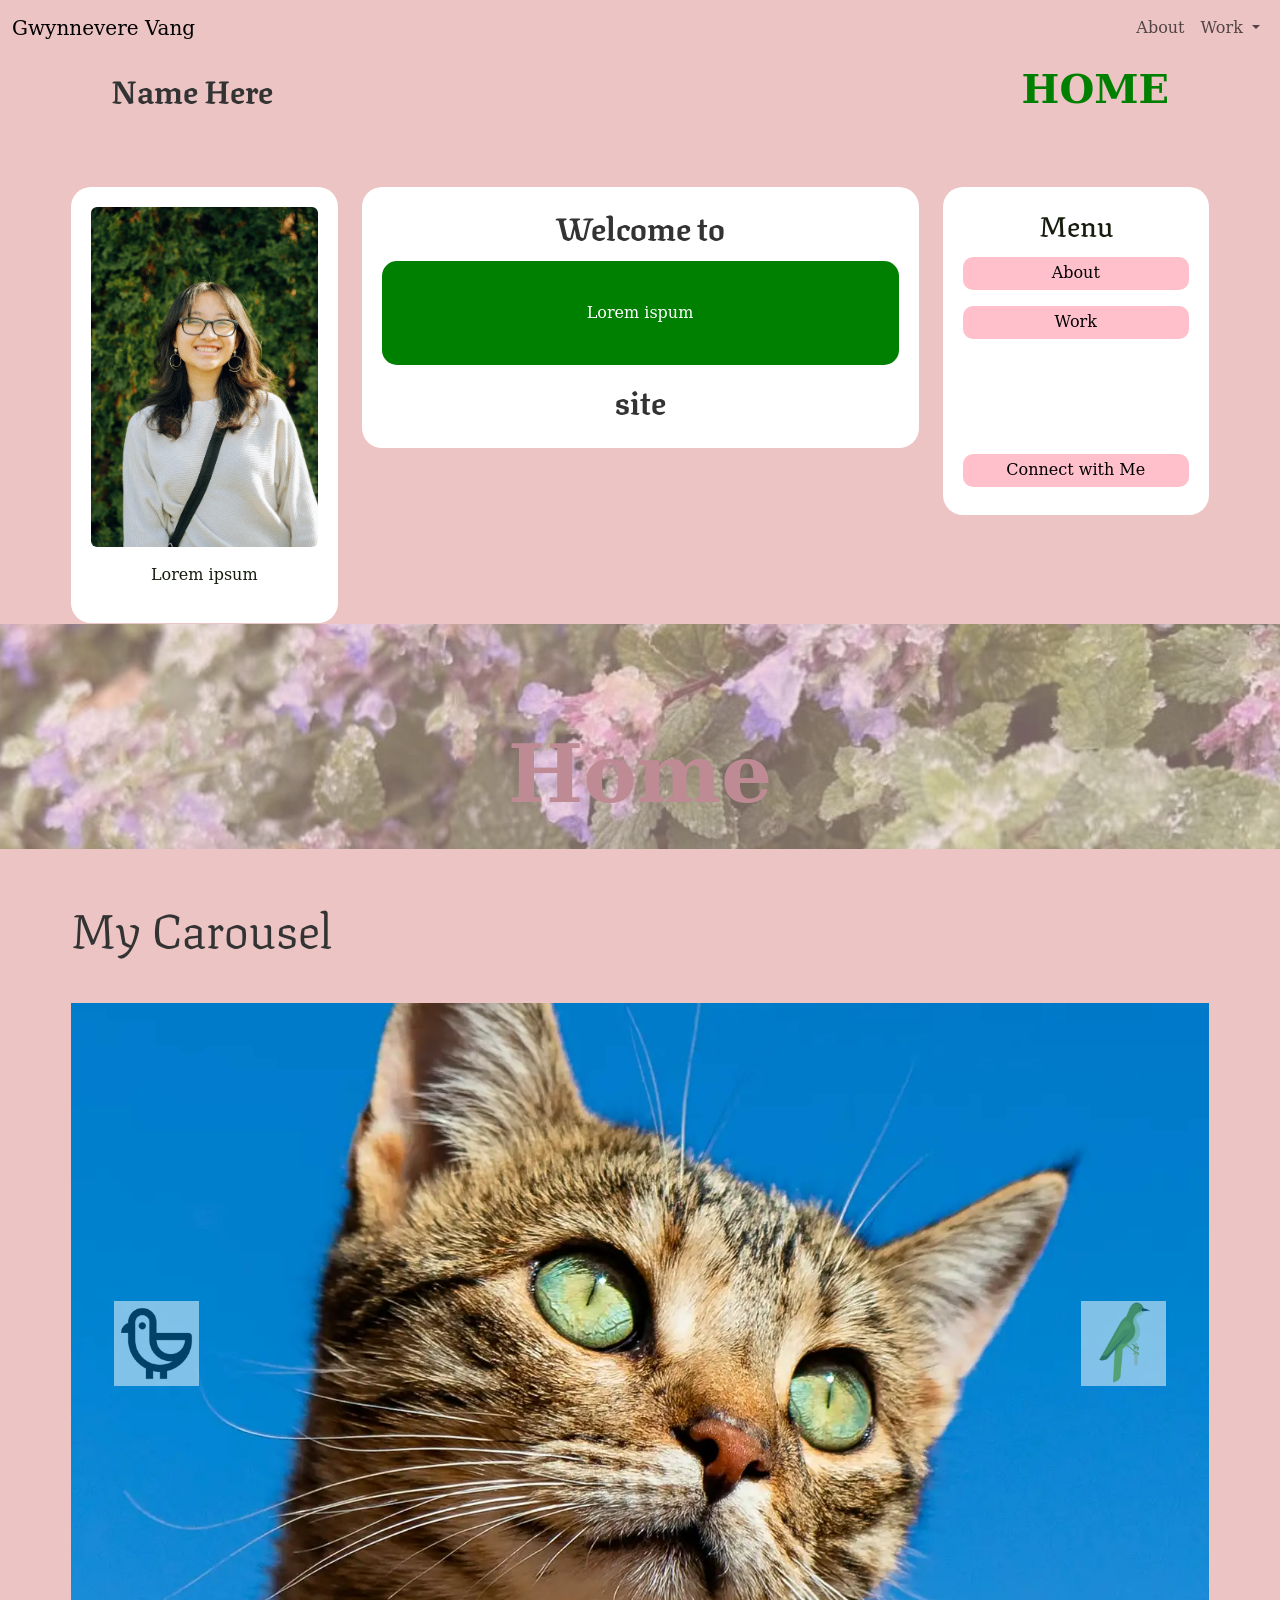
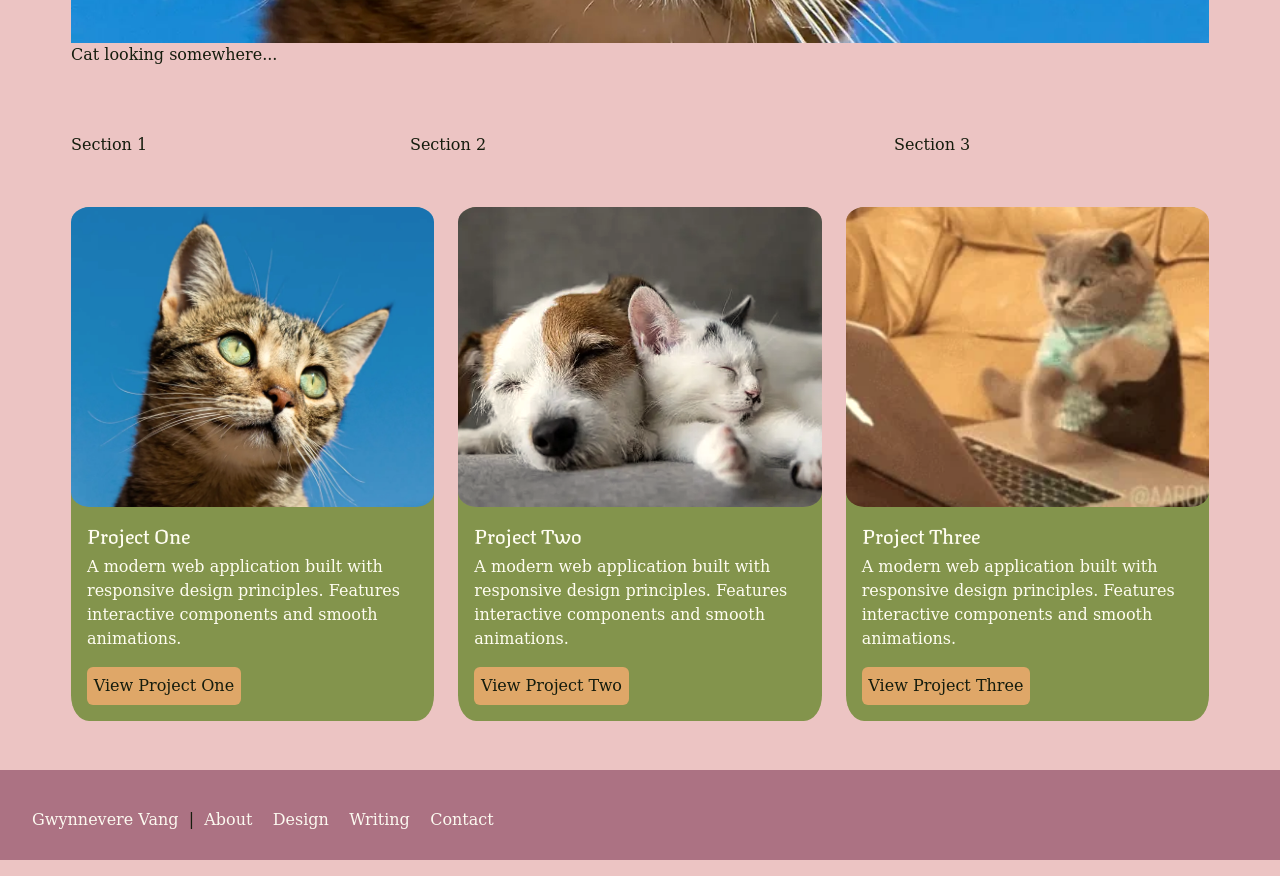
==== index.html @ b9248787 "About, home Learning gallery, added links" ====
<!DOCTYPE html>
<html lang="en">

	<head>
		<link rel="stylesheet" href="https://cdnjs.cloudflare.com/ajax/libs/animate.css/4.1.1/animate.min.css"/>
		
		<meta name="viewport" content="width=device-width, initial-scale=1">

		<title>Gwynnevere Vang | About </title>

		<link href="https://cdn.jsdelivr.net/npm/bootstrap@5.3.8/dist/css/bootstrap.min.css" rel="stylesheet" integrity="sha384-sRIl4kxILFvY47J16cr9ZwB07vP4J8+LH7qKQnuqkuIAvNWLzeN8tE5YBujZqJLB" crossorigin="anonymous">

		<link rel="stylesheet" href="./fonts/DejaVuSerif.ttf"/>

		<link href="./styles/style.css" rel="stylesheet">

		<meta name="description" content="An aspiring journalist who dabbles in design, illustration, and writing based in Minnesota.">

		<meta property="og:image" content="https://gwynnvang.github.io/images/headshot.webp">

		<link rel="icon" href="images/GVlogo.png" type="images/GVicon.webp">
	</head>
	
	<body>
			<body>
    <header> 
      <div class="container mt-4"> 
        <div class="header d-flex justify-content-between align-items-center">
          <h2>Name Here</h2>
          <h1 class="fw-bold">HOME</h1>
        </div>
      </div>
    </header>
    <div class="container mt-4">
      <div class="row g-4">
        <!--Left-->
        <div class="col-md-3">
          <div class="card-custom text-center">
            <img src="images/headshot.webp" class="img-fluid rounded mb-3">
            <p>Lorem ipsum</p>
          </div>
        </div>
        <!--Center-->
        <div class="col-md-6">
          <div class="card-custom text-center">
            <h2>Welcome to</h2>
            <div class="green-box my-3">
              Lorem ispum
            </div>
            <h2>site</h2>
          </div>
        </div>
        <!--Right-->
        <div class="col-md-3">
          <div class="card-custom text-center">
            <h3>Menu</h3>
            <button class="btn btn-pink w-100 my-2">About</button>
            <button class="btn btn-pink w-100 my-2">Work</button>
            <div class="my-3">
              <span class="circle"></span>
              <span class="circle"></span>
              <span class="circle"></span>
            </div>
            <button class="btn btn-pink w-100 my-2">Connect with Me</button>
          </div>
        </div>
      </div>
    </div>

		<!-- Navigation -->
		<nav class="navbar navbar-expand-md fixed-top">
			<div class="container-fluid">
				<a class="navbar-brand" href="#">Gwynnevere Vang</a>
				<button class="navbar-toggler" type="button" data-bs-toggle="collapse" data-bs-target="#navbarText" aria-controls="navbarText" aria-expanded="false" aria-label="Toggle navigation">
					<span class="navbar-toggler-icon"></span>
				</button>
				<div class="collapse navbar-collapse justify-content-end" id="navbarText">
					<ul class="navbar-nav">
						<li class="nav-item">
							<a class="nav-link" href="about.html">About</a>
						</li>
						<li class="nav-item dropdown">
							<a class="nav-link dropdown-toggle" role="button" data-bs-toggle="dropdown">
								Work
							</a>
							<ul class="dropdown-menu">
								<li><a class="dropdown-item" href="design.html">Design</a></li>
								<li><a class="dropdown-item" href="writing.html">Writing</a></li>
								<li><a class="dropdown-item" href="photo.html">Photography</a></li>
							</ul>
						</li>
					</ul>
				</div>
			</div>
		</nav>

		<!-- Hero Section -->
		<section id="hero" class="hero-section">
			<div class="container h-100 d-flex align-items-center justify-content-center">
				<div class="text-center text-white">
					<div class="row">
						<div class="col">
							<h1 class="display-1 fw-bold mb-4">Home</h1>
						</div>
					</div>
				</div>
			</div>
		</section>

		<!--Carousel-->
		<section class="carousel py-5">
			<div class="container">
				<h2 class="text-venter mb-5 display-5">My Carousel</h2>
					<div id="catCarousel" class="carousel slide">
						<div class="carousel-inner">
							<div class="carousel-item active">
								<img src="images/bluecat.webp">
								<p>Cat looking somewhere...</p>
							</div>
							<div class="carousel-item">
								<img src="images/catfriend.webp">
								<p>best friends!</p>
							</div>
							<div class="carousel-item">
								<img src="images/catkeyboard.webp">
								<p>no time for anything!</p>
							</div>
							<div class="carousel-item">
								<img src="images/sunflowercat.webp">
								<p>halloween inspo</p>
							</div>
							<div class="carousel-item">
								<img src="images/orangecat.webp">
								<p>so tired -_-zzZ</p>
							</div>
						</div>
						<button class="carousel-control-prev" type="button" data-bs-target="#catCarousel" data-bs-slide="prev">
							<img src="images/birdie.jpg">
						</button>
						<button class="carousel-control-next" type="button" data-bs-target="#catCarousel" data-bs-slide="next">
							<img src="images/greenbird.jpg">
						</button>
					</div>
			</div>
		</section>

		<section id="hompage">
			<div class="container">
				<div class="row">
					<div class="col">Section 1</div>
					<div class="col-5">Section 2</div>
					<div class="col">Section 3</div>
				</div>
			</div>
		</section>

		<!-- Work Section -->
		<section id="work" class="py-5 sans-serif">
			<div class="container">
				
				<div class="row g-4">
					<!-- Work 1 -->
					<div class="col-md-4">
						<div class="card h-100 work-card">
							<img src="images/bluecat.webp">
							<div class="card-body">
								<h5 class="card-title">Project One</h5>
								<p class="card-text">A modern web application built with responsive design principles. Features interactive components and smooth animations.</p>
								<button type="button" class="btn btn-primary" data-bs-toggle="modal" data-bs-target="#projOneDetails">
 									 View Project One
								</button>
								
							</div>
						</div>
					</div>

					<!-- Work 2 -->
					<div class="col-md-4">
						<div class="card h-100 work-card">
							<img src="images/catfriend.webp">
							<div class="card-body">
								<h5 class="card-title">Project Two</h5>
								<p class="card-text">A modern web application built with responsive design principles. Features interactive components and smooth animations.</p>
								<button type="button" class="btn btn-primary" data-bs-toggle="modal" data-bs-target="#projTwoDetails">
 									 View Project Two
								</button>
							</div>
						</div>
					</div>

					<!-- Work 3 -->
					<div class="col-md-4">
						<div class="card h-100 work-card">
							<img src="images/catkeyboard.webp">
							<div class="card-body">
								<h5 class="card-title">Project Three</h5>
								<p class="card-text">A modern web application built with responsive design principles. Features interactive components and smooth animations.</p>
								<button type="button" class="btn btn-primary" data-bs-toggle="modal" data-bs-target="#projThreeDetails">
 									 View Project Three
								</button>
							</div>
						</div>
					</div>
				</div>
			</div>

			<!-- Modal 1 -->
			<div class="modal fade" id="projOneDetails" tabindex="-1" 		aria-labelledby="exampleModalLabel" aria-hidden="true">
				<div class="modal-dialog .modal-fullscreen">
					<div class="modal-content">
						<div class="modal-header">
							<h1 class="modal-title fs-5" id="exampleModalLabel">Cat!</h1>
							<button type="button" class="btn-close" data-bs-dismiss="modal" aria-label="Close"></button>
						</div>
						<div class="modal-body">
							<div class="container">
								<div class="row">
									<div class="col-md-3">
										<h2>Gatito</h2>
									</div>
									<div class="col-md-9">
										<img src="images/bluecat.webp">
									</div>
								</div>
							</div>
						</div>
						<div class="modal-footer">
							<button type="button" class="btn btn-secondary" data-bs-dismiss="modal">Close</button>
						</div>
					</div>
				</div>
			</div>
<!-- Modal 2 -->
			<div class="modal fade" id="projTwoDetails" tabindex="-1" aria-labelledby="exampleModalLabel" aria-hidden="true">
				<div class="modal-dialog .modal-fullscreen">
					<div class="modal-content">
						<div class="modal-header">
							<h1 class="modal-title fs-5" id="exampleModalLabel">Besties</h1>
							<button type="button" class="btn-close" data-bs-dismiss="modal" aria-label="Close"></button>
						</div>
						<div class="modal-body">
							<div class="container">
								<div class="row">
									<div class="col-md-3">
										<h2>I wonder what they're dreaming about...</h2>
									</div>
									<div class="col-md-9">
										<img src="images/catfriend.webp">
									</div>
								</div>
							</div>
						</div>
						<div class="modal-footer">
							<button type="button" class="btn btn-secondary" data-bs-dismiss="modal">Close</button>
						</div>
					</div>
				</div>
			</div>
<!-- Modal 3 -->
			<div class="modal fade" id="projThreeDetails" tabindex="-1" aria-labelledby="exampleModalLabel" aria-hidden="true">
				<div class="modal-dialog .modal-fullscreen">
					<div class="modal-content">
						<div class="modal-header">
							<h1 class="modal-title fs-5" id="exampleModalLabel">IN A RUSH!!!!</h1>
							<button type="button" class="btn-close" data-bs-dismiss="modal" aria-label="Close"></button>
						</div>
						<div class="modal-body">
							<div class="container">
								<div class="row">
									<div class="col-md-3">
										<h2>No time...to talk...must...type..</h2>
									</div>
									<div class="col-md-9">
										<img src="images/catkeyboard.webp">
									</div>
								</div>
							</div>
						</div>
						<div class="modal-footer">
							<button type="button" class="btn btn-secondary" data-bs-dismiss="modal">Close</button>
						</div>
					</div>
				</div>
			</div>
			<!-- Modal 4 -->
			<div class="modal fade" id="projFourDetails" tabindex="-1" aria-labelledby="exampleModalLabel" aria-hidden="true">
				<div class="modal-dialog .modal-fullscreen">
					<div class="modal-content">
						<div class="modal-header">
							<h1 class="modal-title fs-5" id="exampleModalLabel">Sleepy Cat</h1>
							<button type="button" class="btn-close" data-bs-dismiss="modal" aria-label="Close"></button>
						</div>
						<div class="modal-body">
							<div class="container">
								<div class="row">
									<div class="col-md-3">
										<h2>*yawn* -_- zzZ</h2>
									</div>
									<div class="col-md-9">
										<img src="images/orangecat.webp">
									</div>
								</div>
							</div>
						</div>
						<div class="modal-footer">
							<button type="button" class="btn btn-secondary" data-bs-dismiss="modal">Close</button>
						</div>
					</div>
				</div>
			</div>
		</section>

		 <footer>
	<div class="fixed bottom">
			<ul class="footer list">
				<li class="footer-item">
					<a class="footer-link" href="#">Gwynnevere Vang &nbsp</a>
				</li>
				<li class="footer-item">
					<p>|</p>
				</li>
				<li class="footer-item">
					<a class="footer-link" href="#">&nbsp About &nbsp</a>
				</li>
				<li class="footer-item">
					<a class="footer-link" href="#">&nbsp Design &nbsp</a>
				</li>
				<li class="footer-item">
					<a class="footer-link" href="#">&nbsp Writing &nbsp</a>
				</li>
				<li class="footer-item">
					<a class="footer-link" href="#">&nbsp Contact &nbsp</a>
				</li>
			</ul>
	</div>
</footer>

		<script src="https://cdn.jsdelivr.net/npm/bootstrap@5.3.8/dist/js/bootstrap.bundle.min.js" integrity="sha384-FKyoEForCGlyvwx9Hj09JcYn3nv7wiPVlz7YYwJrWVcXK/BmnVDxM+D2scQli>bITxI" crossorigin="anonymous"></script>
	</body>
</html>
---- styles/style.css ----
@import url('https://fonts.googleapis.com/css2?family=Texturina:ital,opsz,wght@0,12..72,100..900;1,12..72,100..900&display=swap');

@font-face {
    font-family: "DejaVu Serif";
    src: url("fonts/DejaVuSerif.ttf") format("truetype");
}

:root {
    --bg-color: #ecc4c3; 
    --text-color: #151C0D; 
    --highlight-color-one: #83944C; 
    --highlight-color-two: #DFA768; 
}

body {
    background-color: var(--bg-color);
    color: var(--text-color);
    font-family: "DejaVu Serif", serif;
    
}
/* Hero Section */
.hero-section {
    background: url('../images/fheader.jpg') no-repeat center;
    opacity: 50%;
    background-size: cover;
    background-position: center;
    padding-top: 100px;
    height: 25vh;
    display: flex;
    align-items: left;
    justify-content: left;
    color: white;
}

.bg-light {
    background-color: red;
}

.hero-section h1 {
    color: #915466;
    font-family: "DejaVu Serif", serif;
    font-weight: 600;
}

h2, h3, h4, h5 {
    font-family: "Texturina", serif;
    color: #151C0D;
}

.hero-section .lead {
    font-size: 1.5rem;
}

.carousel-inner img {
    width: 100%; 
    aspect-ratio: 16/9;
    object-fit: cover;
}

.carousel-control-prev img {
    width: 50%; 
    aspect-ratio: 1/1;
    object-fit: cover;
}

.carousel-control-next img {
    width: 50%; 
    aspect-ratio: 1/1;
    object-fit: cover;
}

.btn {
    background-color: var(--highlight-color-two);
    color: #151C0D;
    border: none;
    padding: 2%;
}

.work-card img {
    height: 300px;
    object-fit: cover;
    border-radius: 5%;
    filter: sepia(20%);
}

.work-card {
    font-family: "DejaVu Serif", serif;
    border-radius: 5%;
    border: none;
    background: #83944C;
    color: #FFFDF1;
}

h2 {
    font-weight: 700;
    color: #333;
}

.modal-body img {
    width: 100%;
}

.container { 
    padding: 1px
}

.footer { 
    width: 100%;
    height: 10vh;
    background-color: #ac7283;
    list-style-type: none;
    display: flex;
    padding-top: 3%;
}

.footer-link { 
    color: #fcf9f0;
    text-decoration: none;
}

.card-custom { 
  background: white; 
  border-radius: 20px; 
  padding: 20px; 
}

.header { 
  background: url('image') center/cover no-repeat;
  border-radius: 20px; 
  padding: 40px; 
  color: green; 
}

.green-box { 
  background-color: green; 
  color: white; 
  padding: 40px; 
  border-radius: 15px; 
}

.btn-pink { 
  background-color: pink; 
  color: black; 
  border-radius: 10px; 
}

.circle { 
  width: 50px; 
  height: 50px; 
  background: white; 
  border-radius: 50%; 
  display: inline-block; 
  margin: 5px;
}

.about-link { 
    font-weight: 700;
    color: #333;
    text-decoration: none;
}

.image {
  display: block;
  width: 100%;
  height: auto;
}

.overlay {
  position: absolute;
  top: 0;
  bottom: 0;
  left: 0;
  right: 0;
  height: 100%;
  width: 100%;
  opacity: 0;
  transition: .5s ease;
  background-color: #008CBA;
}

.container:hover .overlay {
  opacity: 1;
}
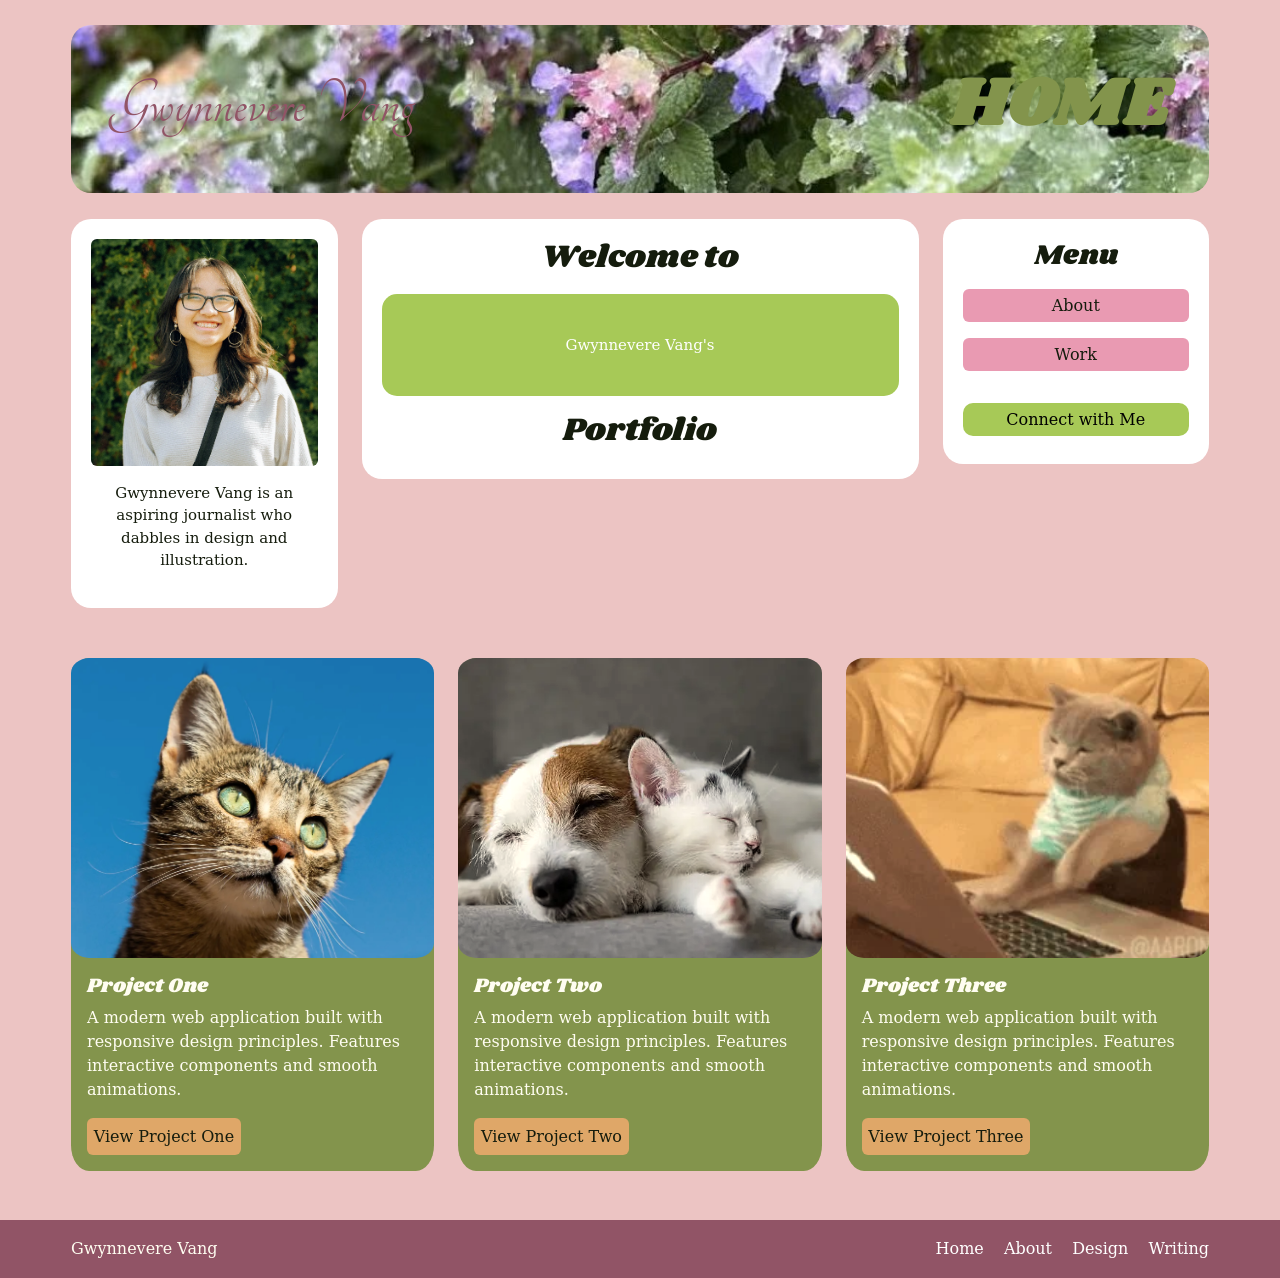
==== commit 16ed3759: "Formatted About page, links Formatted my About page, added links to my pages" ====
--- a/index.html
+++ b/index.html
@@ -6,7 +6,7 @@
 		
 		<meta name="viewport" content="width=device-width, initial-scale=1">
 
-		<title>Gwynnevere Vang | About </title>
+		<title>Gwynnevere Vang</title>
 
 		<link href="https://cdn.jsdelivr.net/npm/bootstrap@5.3.8/dist/css/bootstrap.min.css" rel="stylesheet" integrity="sha384-sRIl4kxILFvY47J16cr9ZwB07vP4J8+LH7qKQnuqkuIAvNWLzeN8tE5YBujZqJLB" crossorigin="anonymous">
 
@@ -26,7 +26,7 @@
     <header> 
       <div class="container mt-4"> 
         <div class="header d-flex justify-content-between align-items-center">
-          <h2>Name Here</h2>
+          <h2>Gwynnevere Vang</h2>
           <h1 class="fw-bold">HOME</h1>
         </div>
       </div>
@@ -37,7 +37,7 @@
         <div class="col-md-3">
           <div class="card-custom text-center">
             <img src="images/headshot.webp" class="img-fluid rounded mb-3">
-            <p>Lorem ipsum</p>
+            <p>Gwynnevere Vang is an aspiring journalist who dabbles in design and illustration.</p>
           </div>
         </div>
         <!--Center-->
@@ -45,114 +45,27 @@
           <div class="card-custom text-center">
             <h2>Welcome to</h2>
             <div class="green-box my-3">
-              Lorem ispum
+              Gwynnevere Vang's
             </div>
-            <h2>site</h2>
+            <h2>Portfolio</h2>
           </div>
         </div>
         <!--Right-->
         <div class="col-md-3">
           <div class="card-custom text-center">
             <h3>Menu</h3>
-            <button class="btn btn-pink w-100 my-2">About</button>
-            <button class="btn btn-pink w-100 my-2">Work</button>
+            <a href="about.html" class="btn btn-pink w-100 my-2">About</a>
+            <a href="work.html" class="btn btn-pink w-100 my-2">Work</a>
             <div class="my-3">
               <span class="circle"></span>
               <span class="circle"></span>
               <span class="circle"></span>
             </div>
-            <button class="btn btn-pink w-100 my-2">Connect with Me</button>
+            <button class="btn btn-green w-100 my-2">Connect with Me</button>
           </div>
         </div>
       </div>
     </div>
-
-		<!-- Navigation -->
-		<nav class="navbar navbar-expand-md fixed-top">
-			<div class="container-fluid">
-				<a class="navbar-brand" href="#">Gwynnevere Vang</a>
-				<button class="navbar-toggler" type="button" data-bs-toggle="collapse" data-bs-target="#navbarText" aria-controls="navbarText" aria-expanded="false" aria-label="Toggle navigation">
-					<span class="navbar-toggler-icon"></span>
-				</button>
-				<div class="collapse navbar-collapse justify-content-end" id="navbarText">
-					<ul class="navbar-nav">
-						<li class="nav-item">
-							<a class="nav-link" href="about.html">About</a>
-						</li>
-						<li class="nav-item dropdown">
-							<a class="nav-link dropdown-toggle" role="button" data-bs-toggle="dropdown">
-								Work
-							</a>
-							<ul class="dropdown-menu">
-								<li><a class="dropdown-item" href="design.html">Design</a></li>
-								<li><a class="dropdown-item" href="writing.html">Writing</a></li>
-								<li><a class="dropdown-item" href="photo.html">Photography</a></li>
-							</ul>
-						</li>
-					</ul>
-				</div>
-			</div>
-		</nav>
-
-		<!-- Hero Section -->
-		<section id="hero" class="hero-section">
-			<div class="container h-100 d-flex align-items-center justify-content-center">
-				<div class="text-center text-white">
-					<div class="row">
-						<div class="col">
-							<h1 class="display-1 fw-bold mb-4">Home</h1>
-						</div>
-					</div>
-				</div>
-			</div>
-		</section>
-
-		<!--Carousel-->
-		<section class="carousel py-5">
-			<div class="container">
-				<h2 class="text-venter mb-5 display-5">My Carousel</h2>
-					<div id="catCarousel" class="carousel slide">
-						<div class="carousel-inner">
-							<div class="carousel-item active">
-								<img src="images/bluecat.webp">
-								<p>Cat looking somewhere...</p>
-							</div>
-							<div class="carousel-item">
-								<img src="images/catfriend.webp">
-								<p>best friends!</p>
-							</div>
-							<div class="carousel-item">
-								<img src="images/catkeyboard.webp">
-								<p>no time for anything!</p>
-							</div>
-							<div class="carousel-item">
-								<img src="images/sunflowercat.webp">
-								<p>halloween inspo</p>
-							</div>
-							<div class="carousel-item">
-								<img src="images/orangecat.webp">
-								<p>so tired -_-zzZ</p>
-							</div>
-						</div>
-						<button class="carousel-control-prev" type="button" data-bs-target="#catCarousel" data-bs-slide="prev">
-							<img src="images/birdie.jpg">
-						</button>
-						<button class="carousel-control-next" type="button" data-bs-target="#catCarousel" data-bs-slide="next">
-							<img src="images/greenbird.jpg">
-						</button>
-					</div>
-			</div>
-		</section>
-
-		<section id="hompage">
-			<div class="container">
-				<div class="row">
-					<div class="col">Section 1</div>
-					<div class="col-5">Section 2</div>
-					<div class="col">Section 3</div>
-				</div>
-			</div>
-		</section>
 
 		<!-- Work Section -->
 		<section id="work" class="py-5 sans-serif">
@@ -310,30 +223,17 @@
 			</div>
 		</section>
 
-		 <footer>
-	<div class="fixed bottom">
-			<ul class="footer list">
-				<li class="footer-item">
-					<a class="footer-link" href="#">Gwynnevere Vang &nbsp</a>
-				</li>
-				<li class="footer-item">
-					<p>|</p>
-				</li>
-				<li class="footer-item">
-					<a class="footer-link" href="#">&nbsp About &nbsp</a>
-				</li>
-				<li class="footer-item">
-					<a class="footer-link" href="#">&nbsp Design &nbsp</a>
-				</li>
-				<li class="footer-item">
-					<a class="footer-link" href="#">&nbsp Writing &nbsp</a>
-				</li>
-				<li class="footer-item">
-					<a class="footer-link" href="#">&nbsp Contact &nbsp</a>
-				</li>
-			</ul>
-	</div>
-</footer>
+	<footer class="footer p-3">
+      <div class="container d-flex justify-content-between">
+        <span>Gwynnevere Vang</span>
+        <div>
+          <a href="#">Home</a>
+          <a href="about.html">About</a>
+          <a href="design.html">Design</a>
+          <a href="writing.html">Writing</a>
+        </div>
+      </div>
+    </footer>
 
 		<script src="https://cdn.jsdelivr.net/npm/bootstrap@5.3.8/dist/js/bootstrap.bundle.min.js" integrity="sha384-FKyoEForCGlyvwx9Hj09JcYn3nv7wiPVlz7YYwJrWVcXK/BmnVDxM+D2scQli>bITxI" crossorigin="anonymous"></script>
 	</body>
--- a/styles/style.css
+++ b/styles/style.css
@@ -1,4 +1,8 @@
 @import url('https://fonts.googleapis.com/css2?family=Texturina:ital,opsz,wght@0,12..72,100..900;1,12..72,100..900&display=swap');
+
+@import url('https://fonts.googleapis.com/css2?family=Shrikhand&display=swap');
+
+@import url('https://fonts.googleapis.com/css2?family=Tangerine:wght@400;700&display=swap');
 
 @font-face {
     font-family: "DejaVu Serif";
@@ -32,18 +36,25 @@
     color: white;
 }
 
-.bg-light {
-    background-color: red;
+.hero-section h1 {
+    color: #915466;
+    font-family: "Shrikhand";
 }
 
-.hero-section h1 {
+.header h1 { 
+    font-family: "Shrikhand";
+    font-size: 67px;
+}
+
+.header h2 { 
+    font-family: "Tangerine";
+    font-size: 67px;
+    font-weight: 200px;
     color: #915466;
-    font-family: "DejaVu Serif", serif;
-    font-weight: 600;
 }
 
 h2, h3, h4, h5 {
-    font-family: "Texturina", serif;
+    font-family: "Shrikhand";
     color: #151C0D;
 }
 
@@ -76,6 +87,9 @@
     padding: 2%;
 }
 
+.btn-pink { 
+    background-color: #e99ab2;
+}
 .work-card img {
     height: 300px;
     object-fit: cover;
@@ -91,11 +105,6 @@
     color: #FFFDF1;
 }
 
-h2 {
-    font-weight: 700;
-    color: #333;
-}
-
 .modal-body img {
     width: 100%;
 }
@@ -104,53 +113,45 @@
     padding: 1px
 }
 
-.footer { 
-    width: 100%;
-    height: 10vh;
-    background-color: #ac7283;
-    list-style-type: none;
-    display: flex;
-    padding-top: 3%;
-}
-
-.footer-link { 
-    color: #fcf9f0;
-    text-decoration: none;
-}
-
 .card-custom { 
   background: white; 
   border-radius: 20px; 
   padding: 20px; 
+  font-size: 15px;
+}
+
+.card-custom h2 { 
+    text-align: center;
+}
+
+.card-custom img { 
+    width: auto; 
+    aspect-ratio: 1/1;  
+    object-fit: cover; 
 }
 
 .header { 
-  background: url('image') center/cover no-repeat;
+  background: url('../images/fheader.jpg') center/cover no-repeat;
   border-radius: 20px; 
   padding: 40px; 
-  color: green; 
+  color: #83944C; 
+}
+
+.header img { 
+    opacity: 75%;
 }
 
 .green-box { 
-  background-color: green; 
+  background-color: #a7c957; 
   color: white; 
   padding: 40px; 
   border-radius: 15px; 
 }
 
-.btn-pink { 
-  background-color: pink; 
+.btn-green { 
+  background-color: #a7c957; 
   color: black; 
   border-radius: 10px; 
-}
-
-.circle { 
-  width: 50px; 
-  height: 50px; 
-  background: white; 
-  border-radius: 50%; 
-  display: inline-block; 
-  margin: 5px;
 }
 
 .about-link { 
@@ -165,19 +166,13 @@
   height: auto;
 }
 
-.overlay {
-  position: absolute;
-  top: 0;
-  bottom: 0;
-  left: 0;
-  right: 0;
-  height: 100%;
-  width: 100%;
-  opacity: 0;
-  transition: .5s ease;
-  background-color: #008CBA;
+.footer { 
+    background-color: #915466;
+    color: #FFFDF1;
 }
 
-.container:hover .overlay {
-  opacity: 1;
+.footer a { 
+    color: white;
+    margin-left: 15px;
+    text-decoration: none;
 }
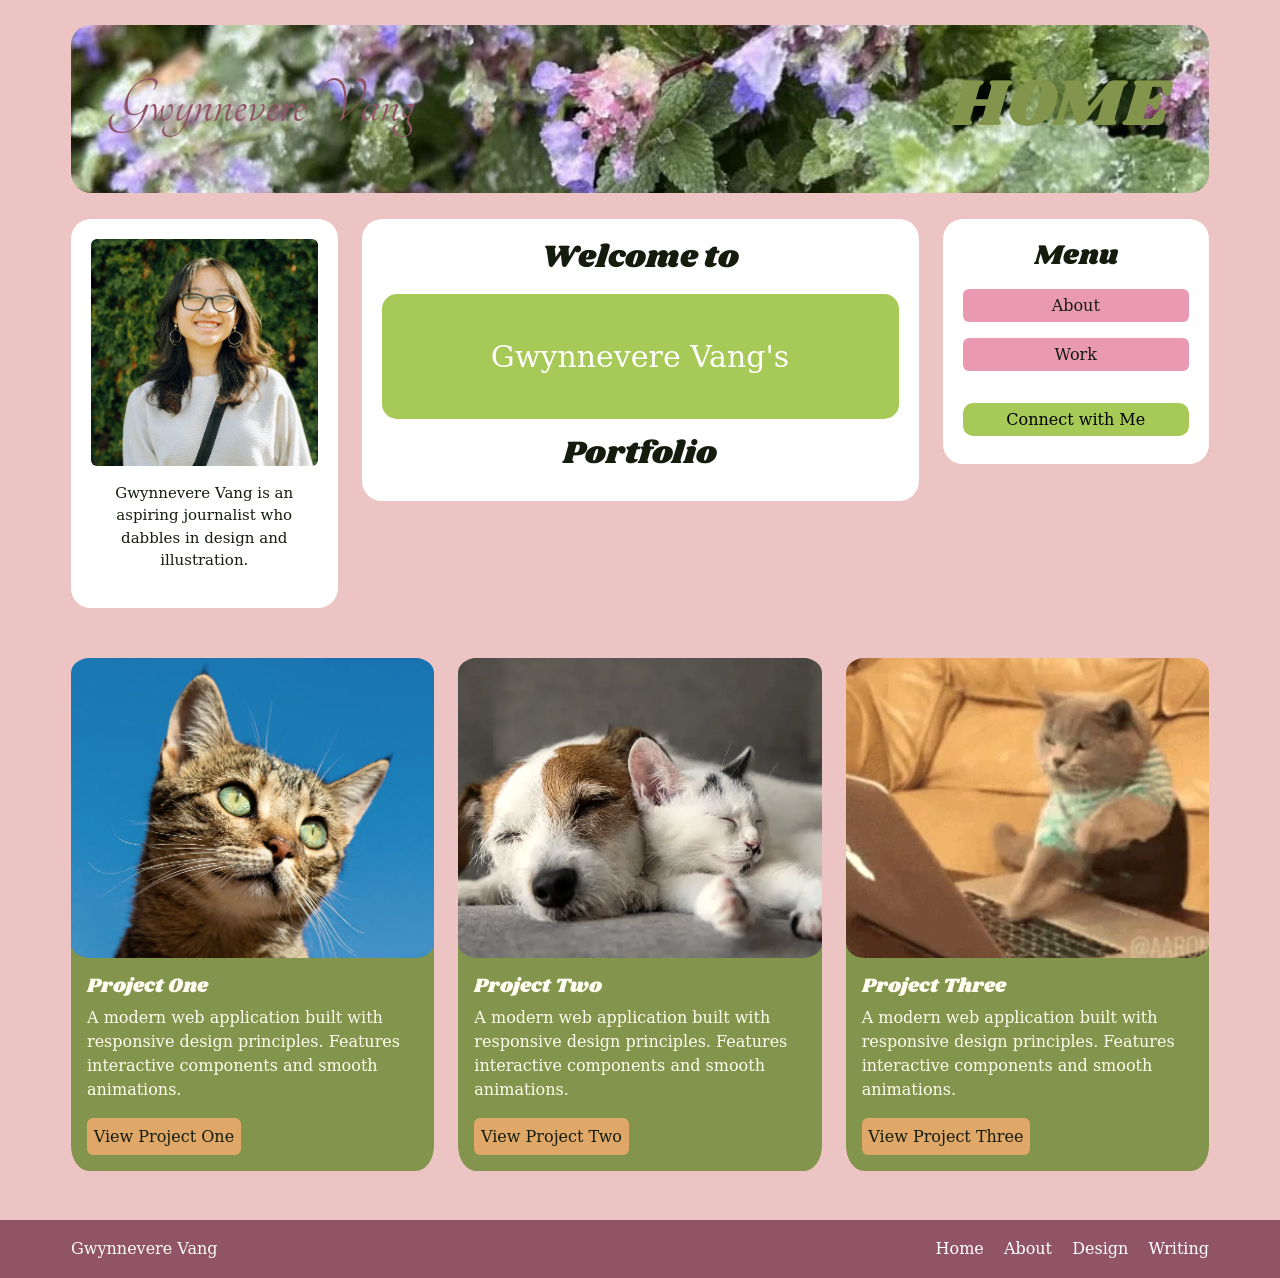
==== commit e3ca792a: "Design gallery Added my design page gallery, along with footer and header. I also added image hover," ====
--- a/index.html
+++ b/index.html
@@ -26,9 +26,9 @@
     <header> 
       <div class="container mt-4"> 
         <div class="header d-flex justify-content-between align-items-center">
-          <h2>Gwynnevere Vang</h2>
-          <h1 class="fw-bold">HOME</h1>
-        </div>
+			<h2 class="home-link"><a href="index.html">Gwynnevere Vang</a></h2>
+			<h1 class="home-link"><a href="index.html">HOME</a></h1>
+		</div>
       </div>
     </header>
     <div class="container mt-4">
@@ -55,7 +55,7 @@
           <div class="card-custom text-center">
             <h3>Menu</h3>
             <a href="about.html" class="btn btn-pink w-100 my-2">About</a>
-            <a href="work.html" class="btn btn-pink w-100 my-2">Work</a>
+            <a href="design.html" class="btn btn-pink w-100 my-2">Work</a>
             <div class="my-3">
               <span class="circle"></span>
               <span class="circle"></span>
--- a/styles/style.css
+++ b/styles/style.css
@@ -41,12 +41,17 @@
     font-family: "Shrikhand";
 }
 
-.header h1 { 
+.header a{ 
+    text-decoration: none;
+}
+
+.header h1 a{ 
     font-family: "Shrikhand";
     font-size: 67px;
-}
-
-.header h2 { 
+    color: #83944C;
+}
+
+.header h2 a{ 
     font-family: "Tangerine";
     font-size: 67px;
     font-weight: 200px;
@@ -146,6 +151,7 @@
   color: white; 
   padding: 40px; 
   border-radius: 15px; 
+  font-size: 30px;
 }
 
 .btn-green { 
@@ -160,10 +166,32 @@
     text-decoration: none;
 }
 
-.image {
+.card-custom img {
   display: block;
   width: 100%;
   height: auto;
+}
+
+.design-gallery { 
+    display: flex;
+    flex-wrap: wrap;
+    justify-content: center;
+    grid-gap: 15px;
+    padding: 20px;
+}
+
+.gallery-item img { 
+    width: 200px;
+    height: 200px;
+    object-fit: cover;
+    display: block;
+    opacity: 1;
+    transition: 0.3s ease;
+}
+
+.gallery-item img:hover { 
+    opacity: 0.5;
+    transform: 1.05;
 }
 
 .footer { 
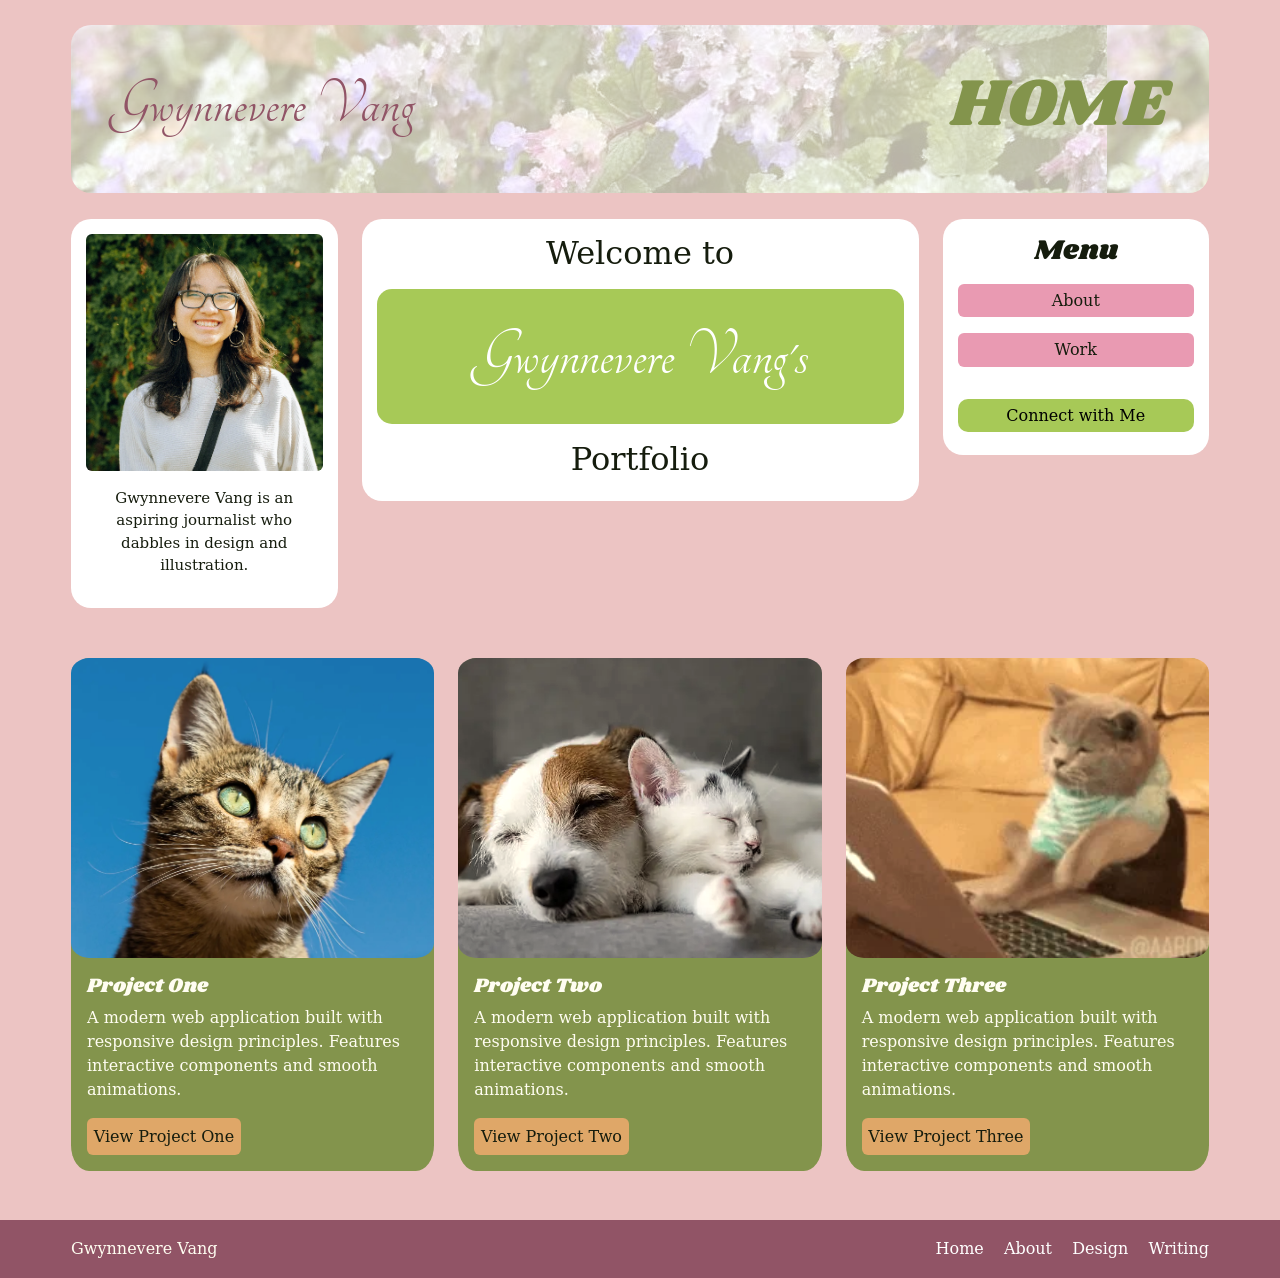
==== commit 702ec29e: "Update_05/06 Added animation, background blend, changed HOME center box fonts" ====
--- a/index.html
+++ b/index.html
@@ -34,14 +34,14 @@
     <div class="container mt-4">
       <div class="row g-4">
         <!--Left-->
-        <div class="col-md-3">
+        <div class="col-md-3 h-100">
           <div class="card-custom text-center">
             <img src="images/headshot.webp" class="img-fluid rounded mb-3">
             <p>Gwynnevere Vang is an aspiring journalist who dabbles in design and illustration.</p>
           </div>
         </div>
         <!--Center-->
-        <div class="col-md-6">
+        <div class="col-md-6 h-100">
           <div class="card-custom text-center">
             <h2>Welcome to</h2>
             <div class="green-box my-3">
@@ -51,7 +51,7 @@
           </div>
         </div>
         <!--Right-->
-        <div class="col-md-3">
+        <div class="col-md-3 h-100">
           <div class="card-custom text-center">
             <h3>Menu</h3>
             <a href="about.html" class="btn btn-pink w-100 my-2">About</a>
--- a/styles/style.css
+++ b/styles/style.css
@@ -3,6 +3,8 @@
 @import url('https://fonts.googleapis.com/css2?family=Shrikhand&display=swap');
 
 @import url('https://fonts.googleapis.com/css2?family=Tangerine:wght@400;700&display=swap');
+
+@import "animate.css";
 
 @font-face {
     font-family: "DejaVu Serif";
@@ -58,7 +60,11 @@
     color: #915466;
 }
 
-h2, h3, h4, h5 {
+.h2 {
+    font-family: "DejaVu Serif";
+}
+
+h3, h4, h5 {
     font-family: "Shrikhand";
     color: #151C0D;
 }
@@ -121,7 +127,7 @@
 .card-custom { 
   background: white; 
   border-radius: 20px; 
-  padding: 20px; 
+  padding: 15px; 
   font-size: 15px;
 }
 
@@ -136,10 +142,11 @@
 }
 
 .header { 
-  background: url('../images/fheader.jpg') center/cover no-repeat;
+  background-image: url('../images/fheader.jpg'); 
+  background-color: #fcf9f0bd;
+  background-blend-mode: overlay;
   border-radius: 20px; 
   padding: 40px; 
-  color: #83944C; 
 }
 
 .header img { 
@@ -149,9 +156,10 @@
 .green-box { 
   background-color: #a7c957; 
   color: white; 
-  padding: 40px; 
+  padding: 15px;
   border-radius: 15px; 
-  font-size: 30px;
+  font-family: "Tangerine";
+  font-size: 70px;
 }
 
 .btn-green { 
@@ -181,11 +189,12 @@
 }
 
 .gallery-item img { 
-    width: 200px;
-    height: 200px;
+    width: 300px;
+    height: 300px;
     object-fit: cover;
     display: block;
     opacity: 1;
+    border-radius: 10px;
     transition: 0.3s ease;
 }
 
@@ -203,4 +212,14 @@
     color: white;
     margin-left: 15px;
     text-decoration: none;
-}+}
+
+h3.ani:hover {
+  animation: tada;
+  animation-duration: 2s;
+}
+
+h5.ani:hover {
+  animation: tada;
+  animation-duration: 2s;
+}
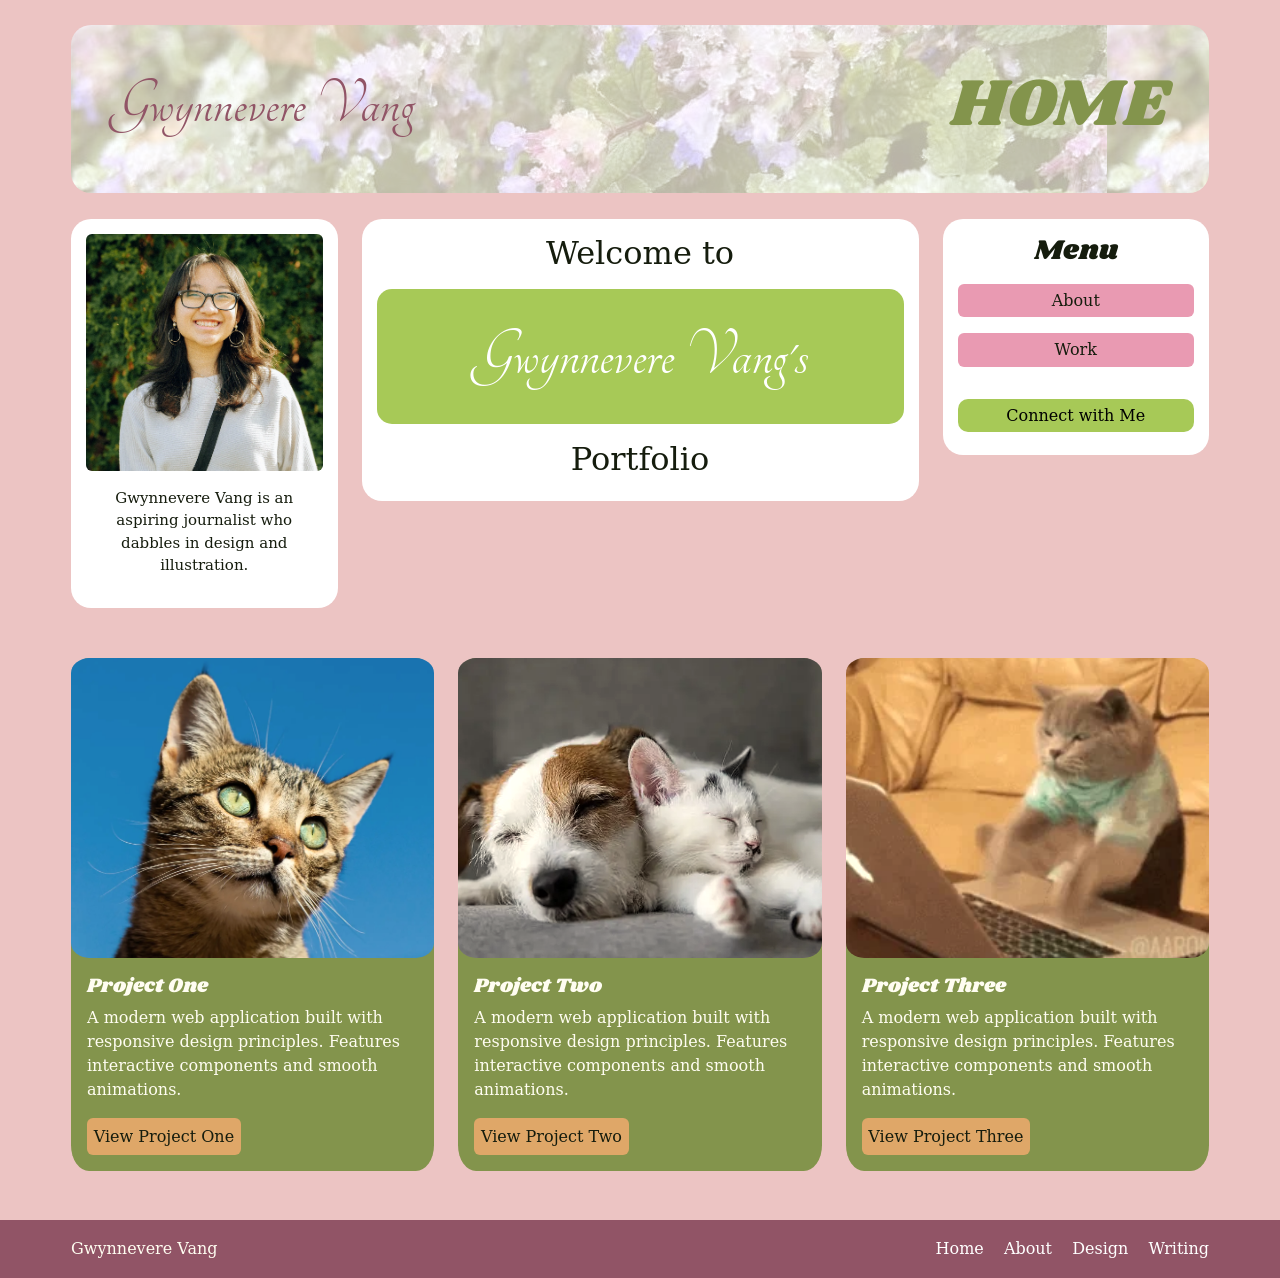
==== commit e123cc4e: "Writing page Added to page" ====
--- a/index.html
+++ b/index.html
@@ -61,7 +61,7 @@
               <span class="circle"></span>
               <span class="circle"></span>
             </div>
-            <button class="btn btn-green w-100 my-2">Connect with Me</button>
+            <a href="about.html" class="btn btn-green w-100 my-2">Connect with Me</a>
           </div>
         </div>
       </div>
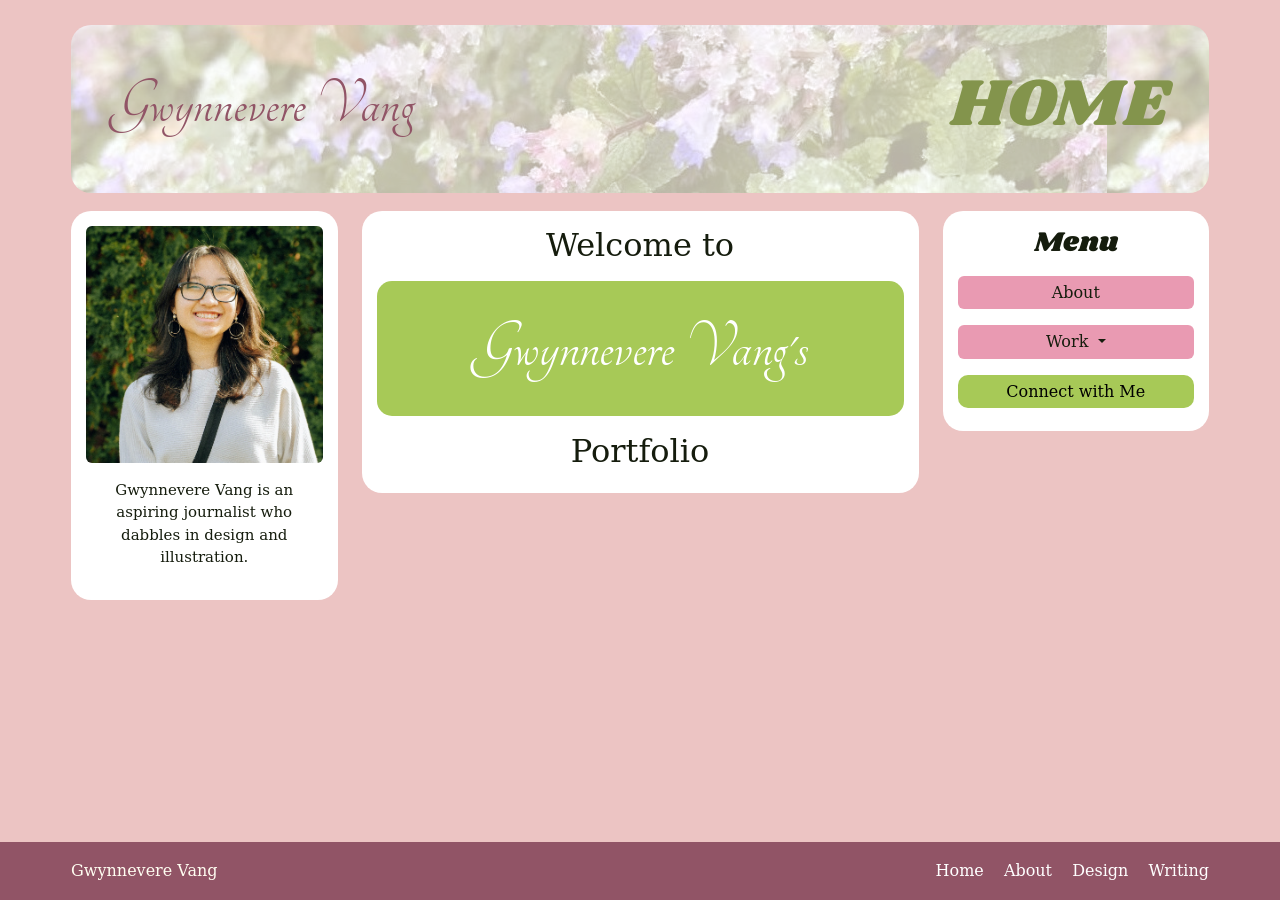
==== commit 66ef2b76: "Added Writing page, and Index dropdown" ====
--- a/index.html
+++ b/index.html
@@ -22,7 +22,6 @@
 	</head>
 	
 	<body>
-			<body>
     <header> 
       <div class="container mt-4"> 
         <div class="header d-flex justify-content-between align-items-center">
@@ -31,7 +30,7 @@
 		</div>
       </div>
     </header>
-    <div class="container mt-4">
+    <div class="container mt-3">
       <div class="row g-4">
         <!--Left-->
         <div class="col-md-3 h-100">
@@ -55,173 +54,21 @@
           <div class="card-custom text-center">
             <h3>Menu</h3>
             <a href="about.html" class="btn btn-pink w-100 my-2">About</a>
-            <a href="design.html" class="btn btn-pink w-100 my-2">Work</a>
-            <div class="my-3">
-              <span class="circle"></span>
-              <span class="circle"></span>
-              <span class="circle"></span>
+            <div class="dropdown w-100 my-2">
+				<button class="btn btn-pink dropdown-toggle w-100" type="button" data-bs-toggle="dropdown" aria-expanded="false">
+					Work
+				</button>
+				<ul class="dropdown-menu w-100">
+					<li><a class="dropdown-item btn btn-pink w-100 text-start" href="design.html">Design</a></li>
+					<li><a class="dropdown-item btn btn-pink w-100 text-start" href="photo.html">Photo</a></li>
+					<li><a class="dropdown-item btn btn-pink w-100 text-start" href="writing.html">Writing</a></li>
+				</ul>
             </div>
             <a href="about.html" class="btn btn-green w-100 my-2">Connect with Me</a>
           </div>
         </div>
       </div>
     </div>
-
-		<!-- Work Section -->
-		<section id="work" class="py-5 sans-serif">
-			<div class="container">
-				
-				<div class="row g-4">
-					<!-- Work 1 -->
-					<div class="col-md-4">
-						<div class="card h-100 work-card">
-							<img src="images/bluecat.webp">
-							<div class="card-body">
-								<h5 class="card-title">Project One</h5>
-								<p class="card-text">A modern web application built with responsive design principles. Features interactive components and smooth animations.</p>
-								<button type="button" class="btn btn-primary" data-bs-toggle="modal" data-bs-target="#projOneDetails">
- 									 View Project One
-								</button>
-								
-							</div>
-						</div>
-					</div>
-
-					<!-- Work 2 -->
-					<div class="col-md-4">
-						<div class="card h-100 work-card">
-							<img src="images/catfriend.webp">
-							<div class="card-body">
-								<h5 class="card-title">Project Two</h5>
-								<p class="card-text">A modern web application built with responsive design principles. Features interactive components and smooth animations.</p>
-								<button type="button" class="btn btn-primary" data-bs-toggle="modal" data-bs-target="#projTwoDetails">
- 									 View Project Two
-								</button>
-							</div>
-						</div>
-					</div>
-
-					<!-- Work 3 -->
-					<div class="col-md-4">
-						<div class="card h-100 work-card">
-							<img src="images/catkeyboard.webp">
-							<div class="card-body">
-								<h5 class="card-title">Project Three</h5>
-								<p class="card-text">A modern web application built with responsive design principles. Features interactive components and smooth animations.</p>
-								<button type="button" class="btn btn-primary" data-bs-toggle="modal" data-bs-target="#projThreeDetails">
- 									 View Project Three
-								</button>
-							</div>
-						</div>
-					</div>
-				</div>
-			</div>
-
-			<!-- Modal 1 -->
-			<div class="modal fade" id="projOneDetails" tabindex="-1" 		aria-labelledby="exampleModalLabel" aria-hidden="true">
-				<div class="modal-dialog .modal-fullscreen">
-					<div class="modal-content">
-						<div class="modal-header">
-							<h1 class="modal-title fs-5" id="exampleModalLabel">Cat!</h1>
-							<button type="button" class="btn-close" data-bs-dismiss="modal" aria-label="Close"></button>
-						</div>
-						<div class="modal-body">
-							<div class="container">
-								<div class="row">
-									<div class="col-md-3">
-										<h2>Gatito</h2>
-									</div>
-									<div class="col-md-9">
-										<img src="images/bluecat.webp">
-									</div>
-								</div>
-							</div>
-						</div>
-						<div class="modal-footer">
-							<button type="button" class="btn btn-secondary" data-bs-dismiss="modal">Close</button>
-						</div>
-					</div>
-				</div>
-			</div>
-<!-- Modal 2 -->
-			<div class="modal fade" id="projTwoDetails" tabindex="-1" aria-labelledby="exampleModalLabel" aria-hidden="true">
-				<div class="modal-dialog .modal-fullscreen">
-					<div class="modal-content">
-						<div class="modal-header">
-							<h1 class="modal-title fs-5" id="exampleModalLabel">Besties</h1>
-							<button type="button" class="btn-close" data-bs-dismiss="modal" aria-label="Close"></button>
-						</div>
-						<div class="modal-body">
-							<div class="container">
-								<div class="row">
-									<div class="col-md-3">
-										<h2>I wonder what they're dreaming about...</h2>
-									</div>
-									<div class="col-md-9">
-										<img src="images/catfriend.webp">
-									</div>
-								</div>
-							</div>
-						</div>
-						<div class="modal-footer">
-							<button type="button" class="btn btn-secondary" data-bs-dismiss="modal">Close</button>
-						</div>
-					</div>
-				</div>
-			</div>
-<!-- Modal 3 -->
-			<div class="modal fade" id="projThreeDetails" tabindex="-1" aria-labelledby="exampleModalLabel" aria-hidden="true">
-				<div class="modal-dialog .modal-fullscreen">
-					<div class="modal-content">
-						<div class="modal-header">
-							<h1 class="modal-title fs-5" id="exampleModalLabel">IN A RUSH!!!!</h1>
-							<button type="button" class="btn-close" data-bs-dismiss="modal" aria-label="Close"></button>
-						</div>
-						<div class="modal-body">
-							<div class="container">
-								<div class="row">
-									<div class="col-md-3">
-										<h2>No time...to talk...must...type..</h2>
-									</div>
-									<div class="col-md-9">
-										<img src="images/catkeyboard.webp">
-									</div>
-								</div>
-							</div>
-						</div>
-						<div class="modal-footer">
-							<button type="button" class="btn btn-secondary" data-bs-dismiss="modal">Close</button>
-						</div>
-					</div>
-				</div>
-			</div>
-			<!-- Modal 4 -->
-			<div class="modal fade" id="projFourDetails" tabindex="-1" aria-labelledby="exampleModalLabel" aria-hidden="true">
-				<div class="modal-dialog .modal-fullscreen">
-					<div class="modal-content">
-						<div class="modal-header">
-							<h1 class="modal-title fs-5" id="exampleModalLabel">Sleepy Cat</h1>
-							<button type="button" class="btn-close" data-bs-dismiss="modal" aria-label="Close"></button>
-						</div>
-						<div class="modal-body">
-							<div class="container">
-								<div class="row">
-									<div class="col-md-3">
-										<h2>*yawn* -_- zzZ</h2>
-									</div>
-									<div class="col-md-9">
-										<img src="images/orangecat.webp">
-									</div>
-								</div>
-							</div>
-						</div>
-						<div class="modal-footer">
-							<button type="button" class="btn btn-secondary" data-bs-dismiss="modal">Close</button>
-						</div>
-					</div>
-				</div>
-			</div>
-		</section>
 
 	<footer class="footer p-3">
       <div class="container d-flex justify-content-between">
@@ -235,6 +82,6 @@
       </div>
     </footer>
 
-		<script src="https://cdn.jsdelivr.net/npm/bootstrap@5.3.8/dist/js/bootstrap.bundle.min.js" integrity="sha384-FKyoEForCGlyvwx9Hj09JcYn3nv7wiPVlz7YYwJrWVcXK/BmnVDxM+D2scQli>bITxI" crossorigin="anonymous"></script>
+		<script src="https://cdn.jsdelivr.net/npm/bootstrap@5.3.8/dist/js/bootstrap.bundle.min.js" crossorigin="anonymous"></script>
 	</body>
 </html>
--- a/styles/style.css
+++ b/styles/style.css
@@ -22,7 +22,13 @@
     background-color: var(--bg-color);
     color: var(--text-color);
     font-family: "DejaVu Serif", serif;
-    
+    display: flex;
+    flex-direction: column;
+    min-height: 100vh;
+}
+
+body > .container {
+    flex: 1;
 }
 /* Hero Section */
 .hero-section {
@@ -73,24 +79,6 @@
     font-size: 1.5rem;
 }
 
-.carousel-inner img {
-    width: 100%; 
-    aspect-ratio: 16/9;
-    object-fit: cover;
-}
-
-.carousel-control-prev img {
-    width: 50%; 
-    aspect-ratio: 1/1;
-    object-fit: cover;
-}
-
-.carousel-control-next img {
-    width: 50%; 
-    aspect-ratio: 1/1;
-    object-fit: cover;
-}
-
 .btn {
     background-color: var(--highlight-color-two);
     color: #151C0D;
@@ -101,6 +89,46 @@
 .btn-pink { 
     background-color: #e99ab2;
 }
+
+.dropdown-toggle.btn-pink {
+    background-color: #e99ab2;
+    color: #151C0D;
+    border: none;
+}
+
+.dropdown-toggle.btn-pink:hover,
+.btn-pink:hover {
+    background-color: #ecc4c3;
+    color: #151C0D;
+}
+
+.dropdown-menu {
+    width: 100%;
+    min-width: 100%;
+    margin: 0;
+    padding: 0;
+    background: transparent;
+    border: none;
+    box-sizing: border-box;
+}
+
+.dropdown-item {
+    display: block;
+    width: 100%;
+    background-color: #e99ab2;
+    color: #151C0D;
+    border-radius: 10px;
+    margin: 0.2rem 0;
+    padding: 0.4rem 1rem;
+    box-sizing: border-box;
+    text-align: left;
+}
+
+.dropdown-item:hover, .dropdown-item:focus {
+    background-color: #ecc4c3;
+    color: #151C0D;
+}
+
 .work-card img {
     height: 300px;
     object-fit: cover;
@@ -166,6 +194,11 @@
   background-color: #a7c957; 
   color: black; 
   border-radius: 10px; 
+}
+
+.btn-green:hover {
+  background-color: #d4e7a7;
+  color: black;
 }
 
 .about-link { 
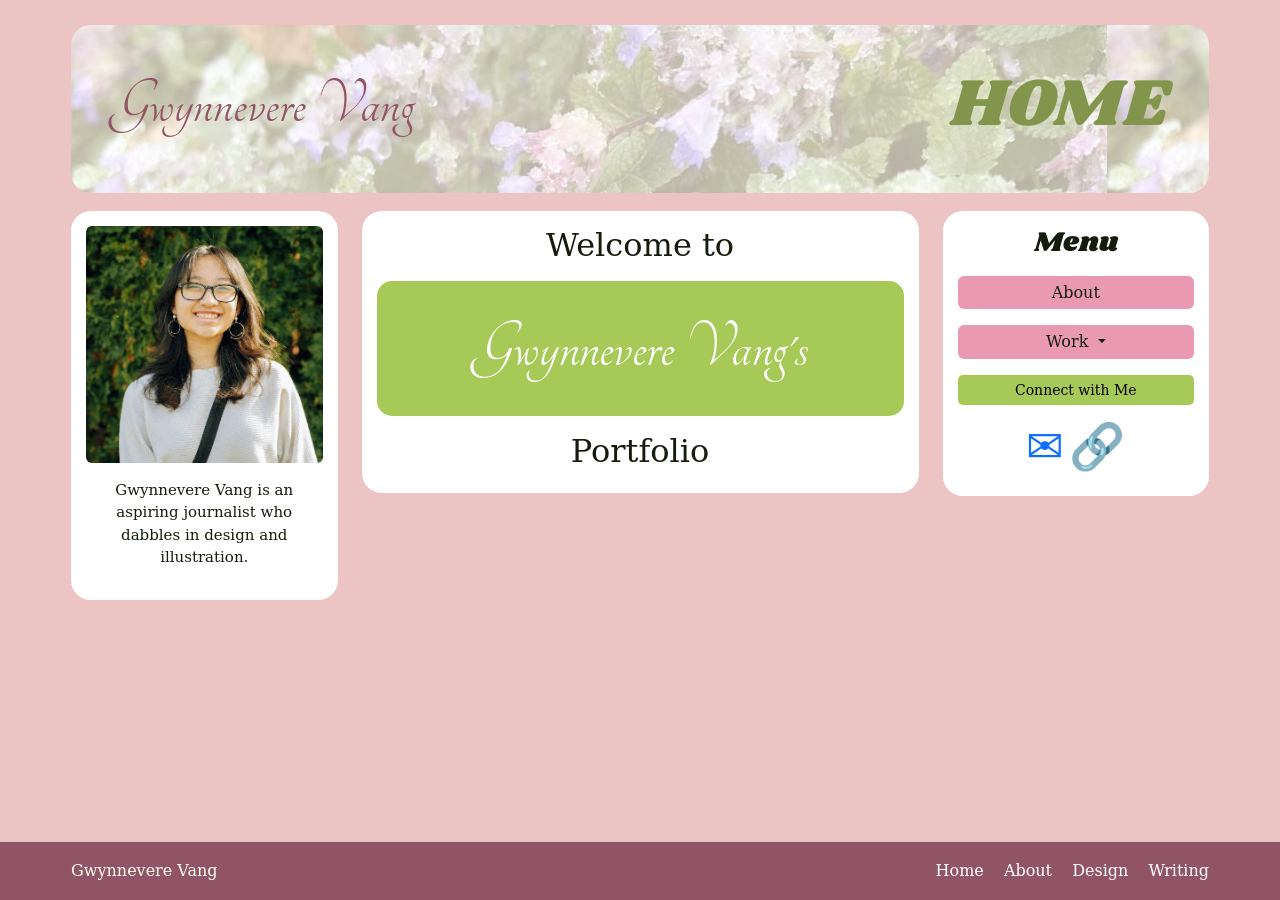
==== commit 4de1cae3: "Writing, Desgins, home button, contact" ====
--- a/index.html
+++ b/index.html
@@ -65,6 +65,8 @@
 				</ul>
             </div>
             <a href="about.html" class="btn btn-green w-100 my-2">Connect with Me</a>
+            <a href="mailto:gwynnevere.vang@gmail.com" target="_blank" class="contact-link" rel="noopener noreferrer">&#9993;</a>
+							<a href="https://www.linkedin.com/in/gwynnevere-vang-369090276/" target="_blank" class="contact-link" rel="noopener noreferrer">&#x1f517;</a>
           </div>
         </div>
       </div>
--- a/styles/style.css
+++ b/styles/style.css
@@ -32,7 +32,7 @@
 }
 /* Hero Section */
 .hero-section {
-    background: url('../images/fheader.jpg') no-repeat center;
+    background: url('../images/headerflower.webp') no-repeat center;
     opacity: 50%;
     background-size: cover;
     background-position: center;
@@ -144,8 +144,90 @@
     color: #FFFDF1;
 }
 
-.modal-body img {
-    width: 100%;
+.modal-image {
+    max-height: 65vh;
+    width: auto;
+    max-width: 100%;
+    object-fit: contain;
+    padding: 0.5rem;
+}
+
+.modal-layout { 
+    display: flex;
+    flex-direction: column;
+    align-items: center;
+    height: 95vh; 
+    overflow-y: auto;
+}
+
+.modal-description { 
+    margin-top: auto;
+    padding-top: 0.3rem;
+    padding-bottom: 0.3rem;
+    padding-left: 1rem;
+    padding-right: 1rem;
+}
+
+/* this is css code to normalize your image sizes */
+
+.going-home button { 
+    background-color: #e99ab2;
+    color: #FFFDF1;
+    border: none;
+    padding: 0.5rem 1rem;
+    border-radius: 10px;
+    margin-top: 1rem;
+    margin-left: 1rem;
+    margin-right: 1rem;
+    margin-bottom: 0rem;
+}
+
+.going-home button:hover { 
+    background-color: #e6698e;
+    color: #FFFDF1;
+    transition: 0.3s ease;
+}
+
+
+.contact-link { 
+    font-size: 300%;
+    text-decoration: none;
+    display: inline-block;
+    transition: transform 0.2s ease;
+}
+
+.contact-link:hover { 
+    text-decoration: underline;
+    transition: 0.5s ease;
+    color: #83944C;
+}
+
+.carousel {
+    align-items: center;
+    height: 95vh; 
+    overflow-y: auto;
+    overflow-x: hidden;
+}
+
+.carousel-inner img {
+    /* the width property tells the image to fill the entire container */
+    width: 100%;
+    height: auto;
+    object-fit: contain;
+}
+
+.carousel-control-prev {
+    left: -22px;
+}
+
+.carousel-control-next { 
+    right: -22px
+}
+
+.carousel-control-prev-icon,
+.carousel-control-next-icon { 
+    filter: invert(100%);
+    top: 70%;
 }
 
 .container { 
@@ -193,7 +275,8 @@
 .btn-green { 
   background-color: #a7c957; 
   color: black; 
-  border-radius: 10px; 
+  border-radius: 5px; 
+  font-size: 14px;
 }
 
 .btn-green:hover {
@@ -221,9 +304,9 @@
     padding: 20px;
 }
 
-.gallery-item img { 
-    width: 300px;
-    height: 300px;
+.gallery-img { 
+    width: 350px;
+    height: 350px;
     object-fit: cover;
     display: block;
     opacity: 1;
@@ -233,7 +316,46 @@
 
 .gallery-item img:hover { 
     opacity: 0.5;
-    transform: 1.05;
+    transform: scale(1.05);
+}
+
+.overlay { 
+    position: absolute;
+    top: 0;
+    left: 0;
+    width: 100%;
+    height: 100%;
+    background-color: rgba(0, 0, 0, 0.5);
+    color: rgba(255, 255, 255, 0.658);
+    display: flex;
+    align-items: center;
+    justify-content: center;
+    opacity: 0;
+    transition: opacity 0.3s ease;
+}
+
+.modal-body {
+    display: flex;
+    justify-content: center;
+    margin: 1rem auto 0;
+    text-align: center;
+    padding: 2rem;
+}
+
+.modal-content-wrapper {
+    max-width: 700px;
+    width: 100%;
+}
+
+.modal-content-wrapper img { 
+    width: 100%;
+    height: auto;
+    border-radius: 10px;
+}
+
+.modal-content-wrapper {
+    margin-top: 1rem;
+    color: #333;
 }
 
 .footer { 
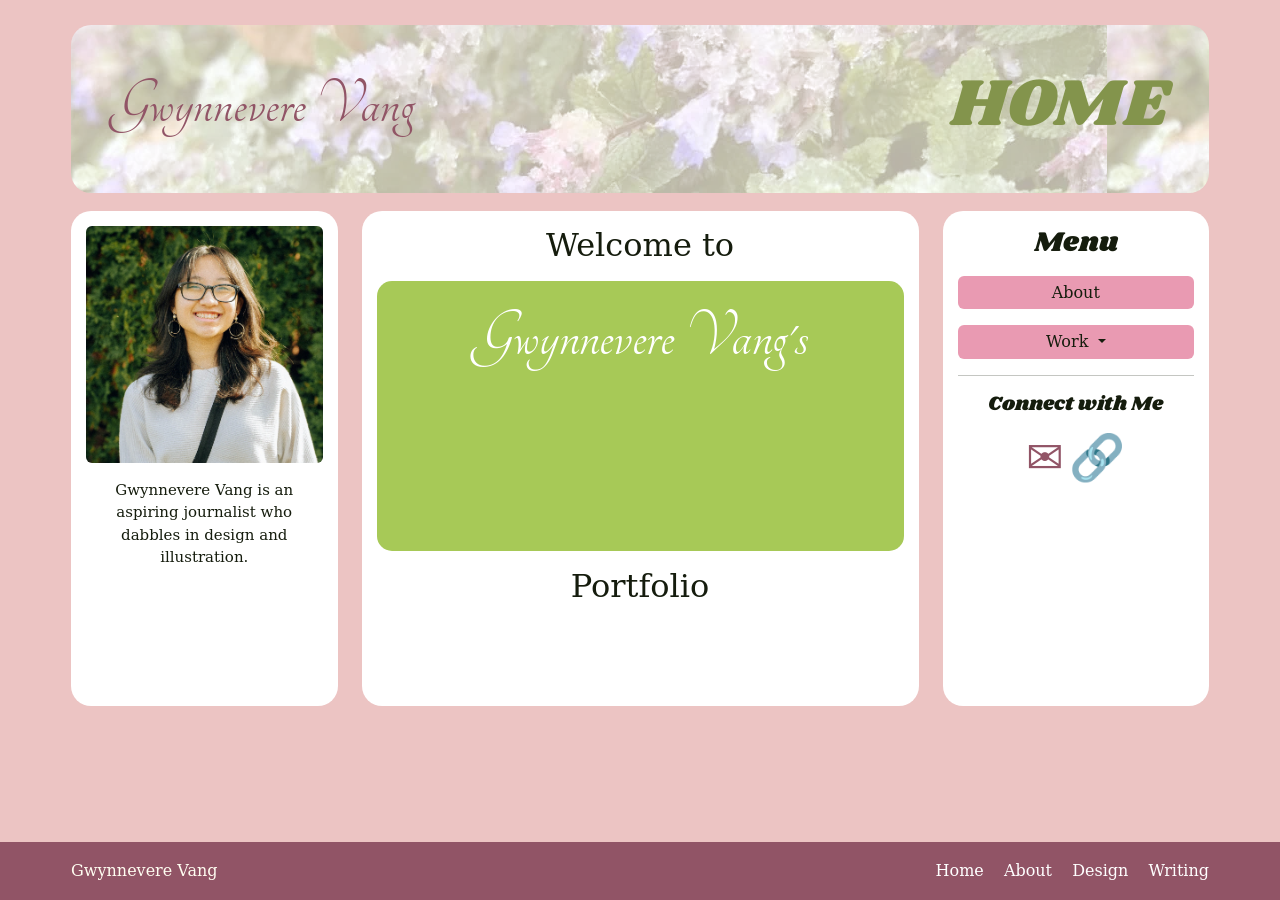
==== commit 03d5c47a: "Finished pages" ====
--- a/index.html
+++ b/index.html
@@ -43,9 +43,9 @@
         <div class="col-md-6 h-100">
           <div class="card-custom text-center">
             <h2>Welcome to</h2>
-            <div class="green-box my-3">
+            <h1 class="green-box my-3">
               Gwynnevere Vang's
-            </div>
+            </h1>
             <h2>Portfolio</h2>
           </div>
         </div>
@@ -60,13 +60,13 @@
 				</button>
 				<ul class="dropdown-menu w-100">
 					<li><a class="dropdown-item btn btn-pink w-100 text-start" href="design.html">Design</a></li>
-					<li><a class="dropdown-item btn btn-pink w-100 text-start" href="photo.html">Photo</a></li>
 					<li><a class="dropdown-item btn btn-pink w-100 text-start" href="writing.html">Writing</a></li>
 				</ul>
             </div>
-            <a href="about.html" class="btn btn-green w-100 my-2">Connect with Me</a>
+            <hr>
+            <h5 class="ani">Connect with Me</h5>
             <a href="mailto:gwynnevere.vang@gmail.com" target="_blank" class="contact-link" rel="noopener noreferrer">&#9993;</a>
-							<a href="https://www.linkedin.com/in/gwynnevere-vang-369090276/" target="_blank" class="contact-link" rel="noopener noreferrer">&#x1f517;</a>
+						<a href="https://www.linkedin.com/in/gwynnevere-vang-369090276/" target="_blank" class="contact-link" rel="noopener noreferrer">&#x1f517;</a>
           </div>
         </div>
       </div>
--- a/styles/style.css
+++ b/styles/style.css
@@ -191,6 +191,7 @@
 
 .contact-link { 
     font-size: 300%;
+    color: #915466;
     text-decoration: none;
     display: inline-block;
     transition: transform 0.2s ease;
@@ -239,6 +240,8 @@
   border-radius: 20px; 
   padding: 15px; 
   font-size: 15px;
+  height: 55vh;
+  overflow-y: auto;
 }
 
 .card-custom h2 { 
@@ -252,7 +255,7 @@
 }
 
 .header { 
-  background-image: url('../images/fheader.jpg'); 
+  background-image: url('../images/headerflower.webp'); 
   background-color: #fcf9f0bd;
   background-blend-mode: overlay;
   border-radius: 20px; 
@@ -261,6 +264,46 @@
 
 .header img { 
     opacity: 75%;
+}
+
+.card-about { 
+  background: white; 
+  border-radius: 20px; 
+  padding: 15px;
+  margin-bottom: 15px; 
+  font-size: 15px;
+  height: 110vh;
+  overflow-y: auto;
+}
+
+.card-about h2 { 
+    text-align: center;
+}
+
+.card-about img { 
+    width: 160px;
+    aspect-ratio: 1/1;  
+    object-fit: cover; 
+}
+
+.card-reel p { 
+    font-family: "Tangerine";
+    font-size: 34px;
+    text-align: center;
+}
+
+.about-text { 
+    font-family: "DejaVu Serif";
+    font-size: 15px;
+    line-height: 1.6;
+    text-align: justify;
+}
+
+.about-synopsis { 
+    font-family: "DejaVu Serif";
+    font-size: 15px;
+    line-height: 1.6;
+    text-align: left;
 }
 
 .green-box { 
@@ -268,6 +311,7 @@
   color: white; 
   padding: 15px;
   border-radius: 15px; 
+  height: 30vh;
   font-family: "Tangerine";
   font-size: 70px;
 }
@@ -369,6 +413,10 @@
     text-decoration: none;
 }
 
+.footer a:hover { 
+    color: #ffd1dc;
+}
+
 h3.ani:hover {
   animation: tada;
   animation-duration: 2s;
